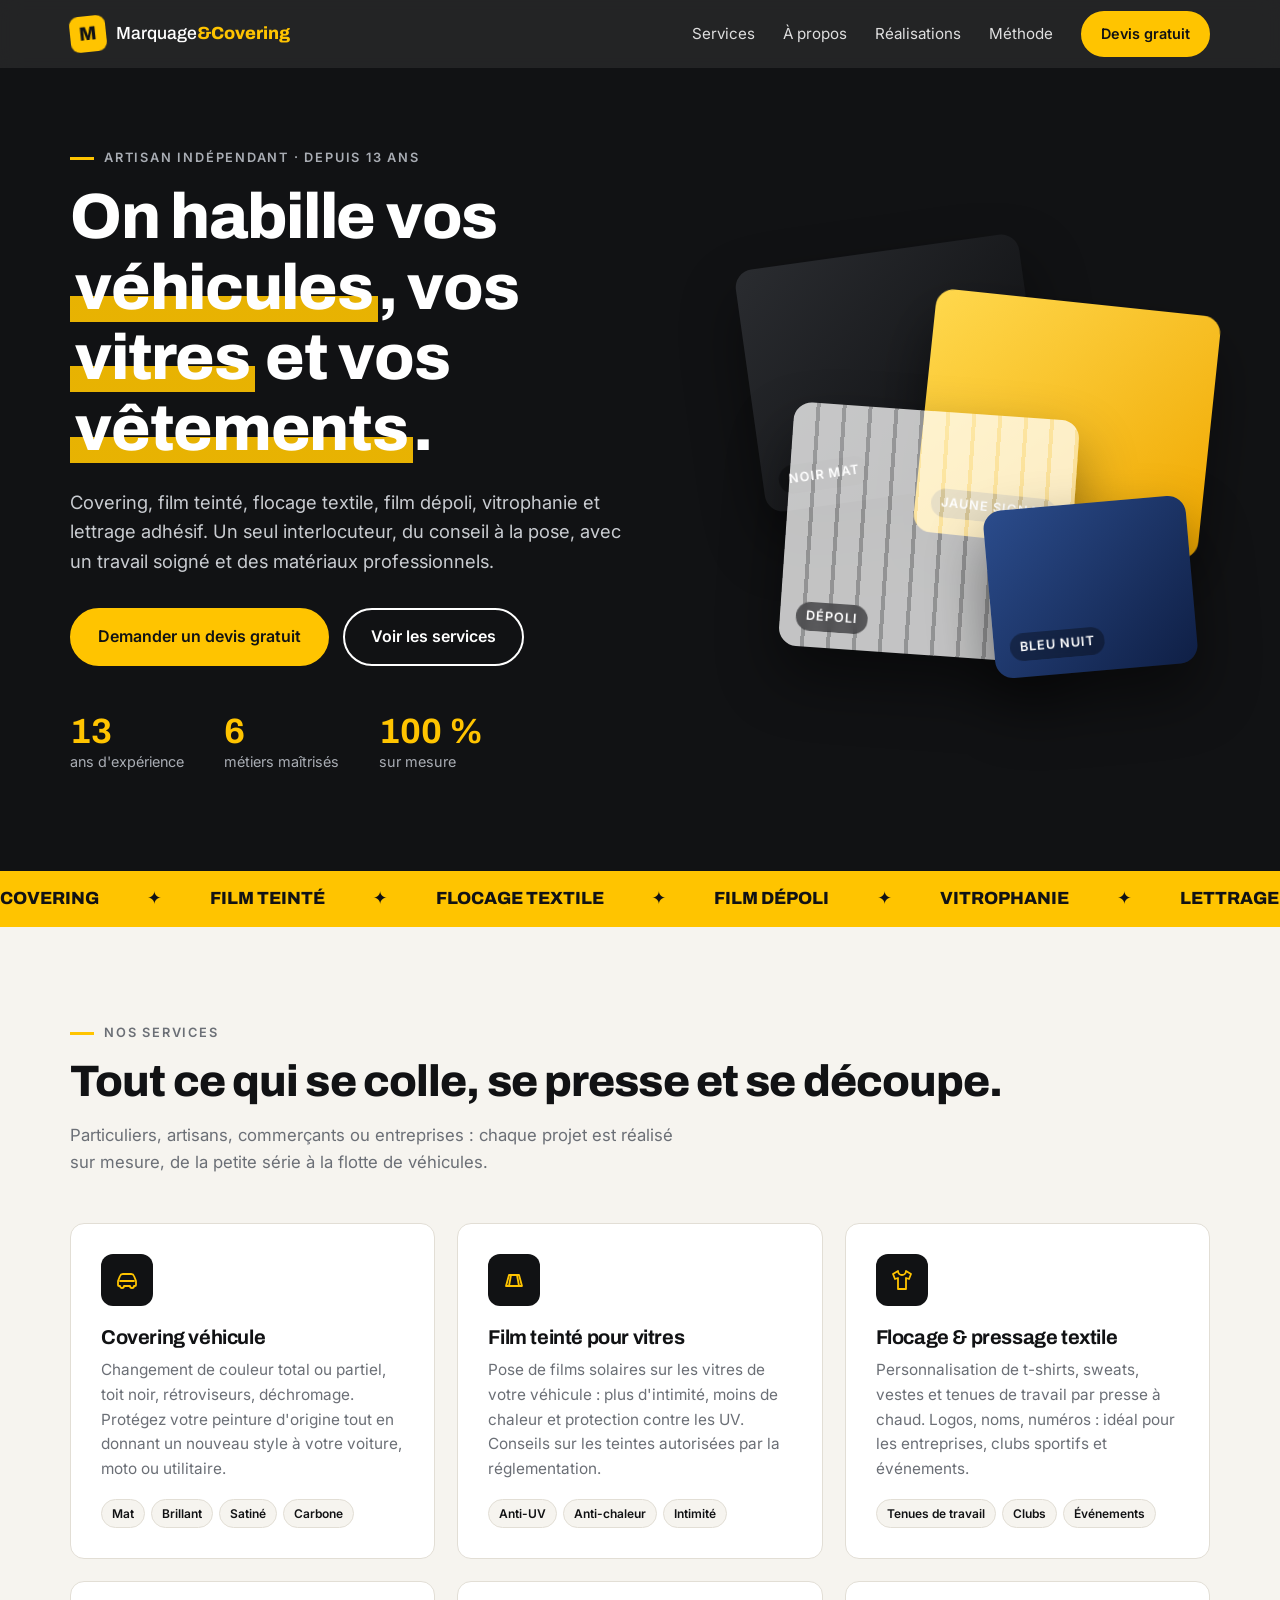
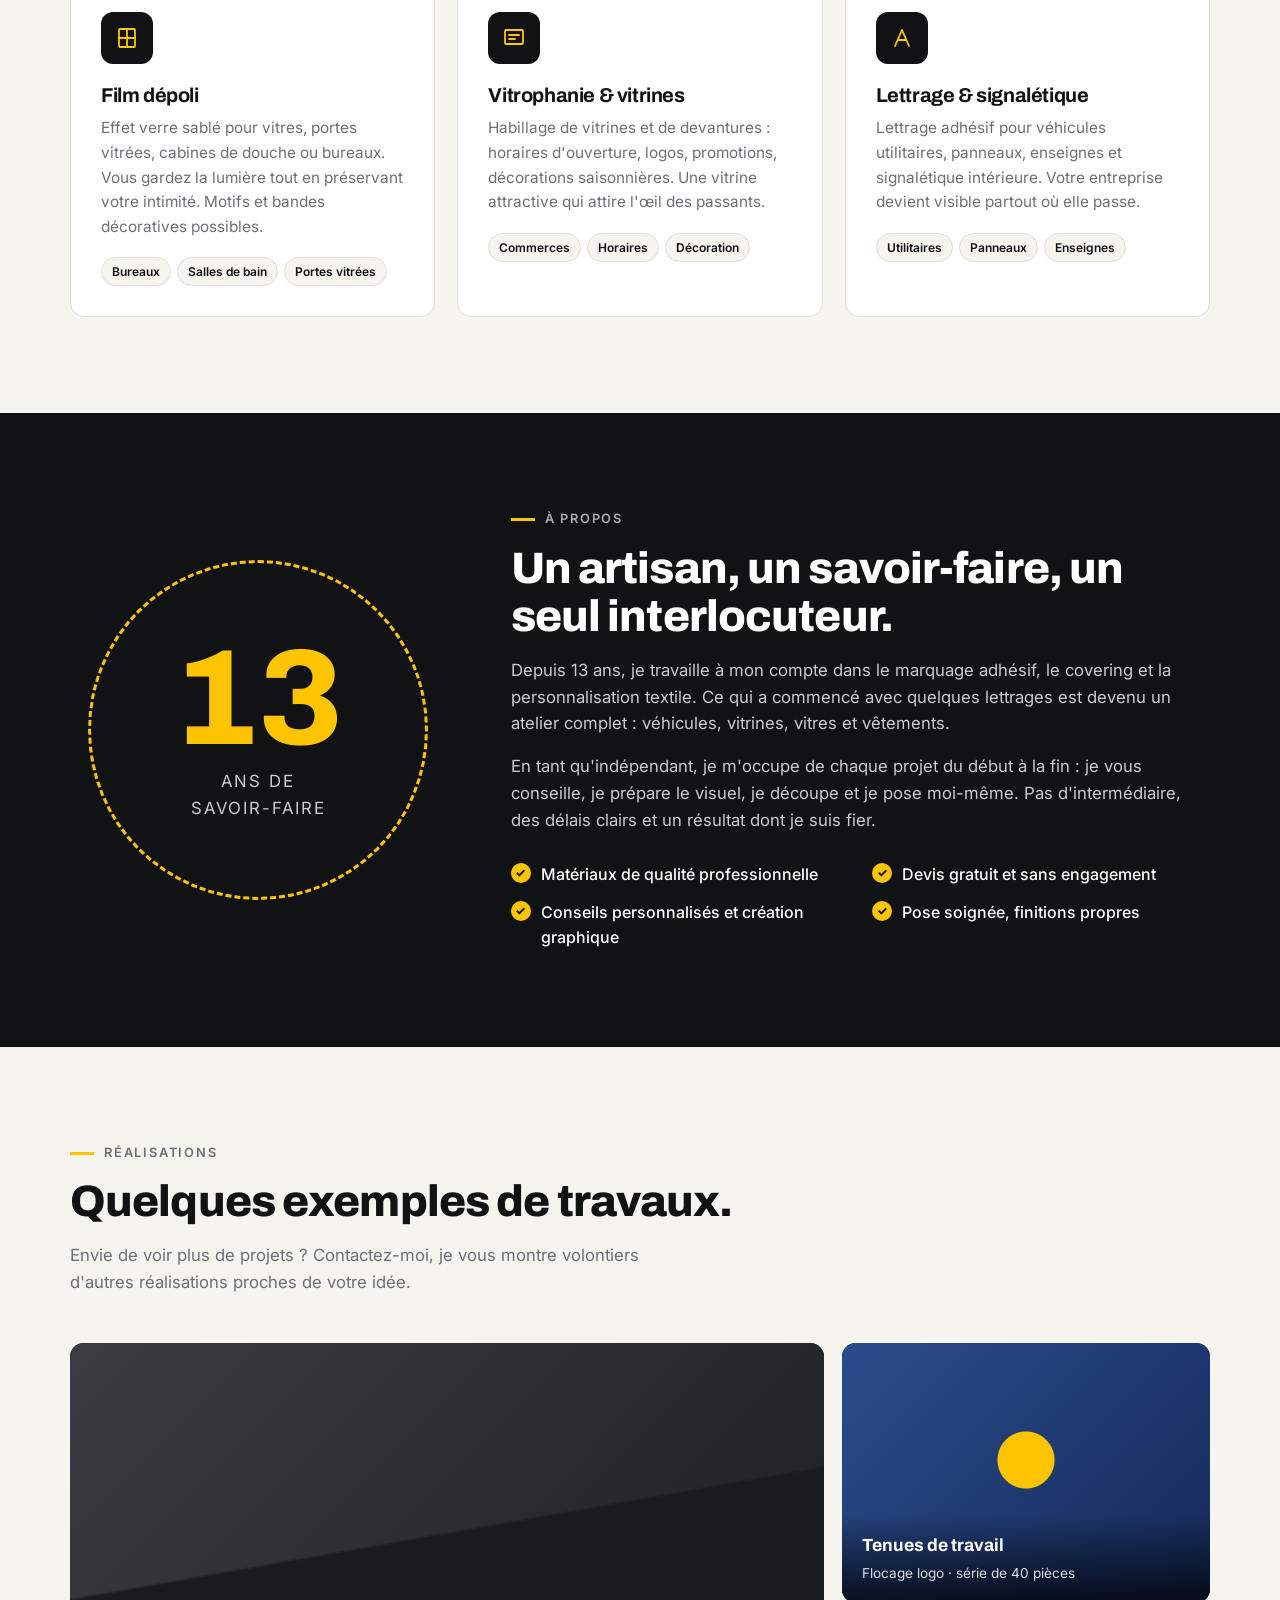
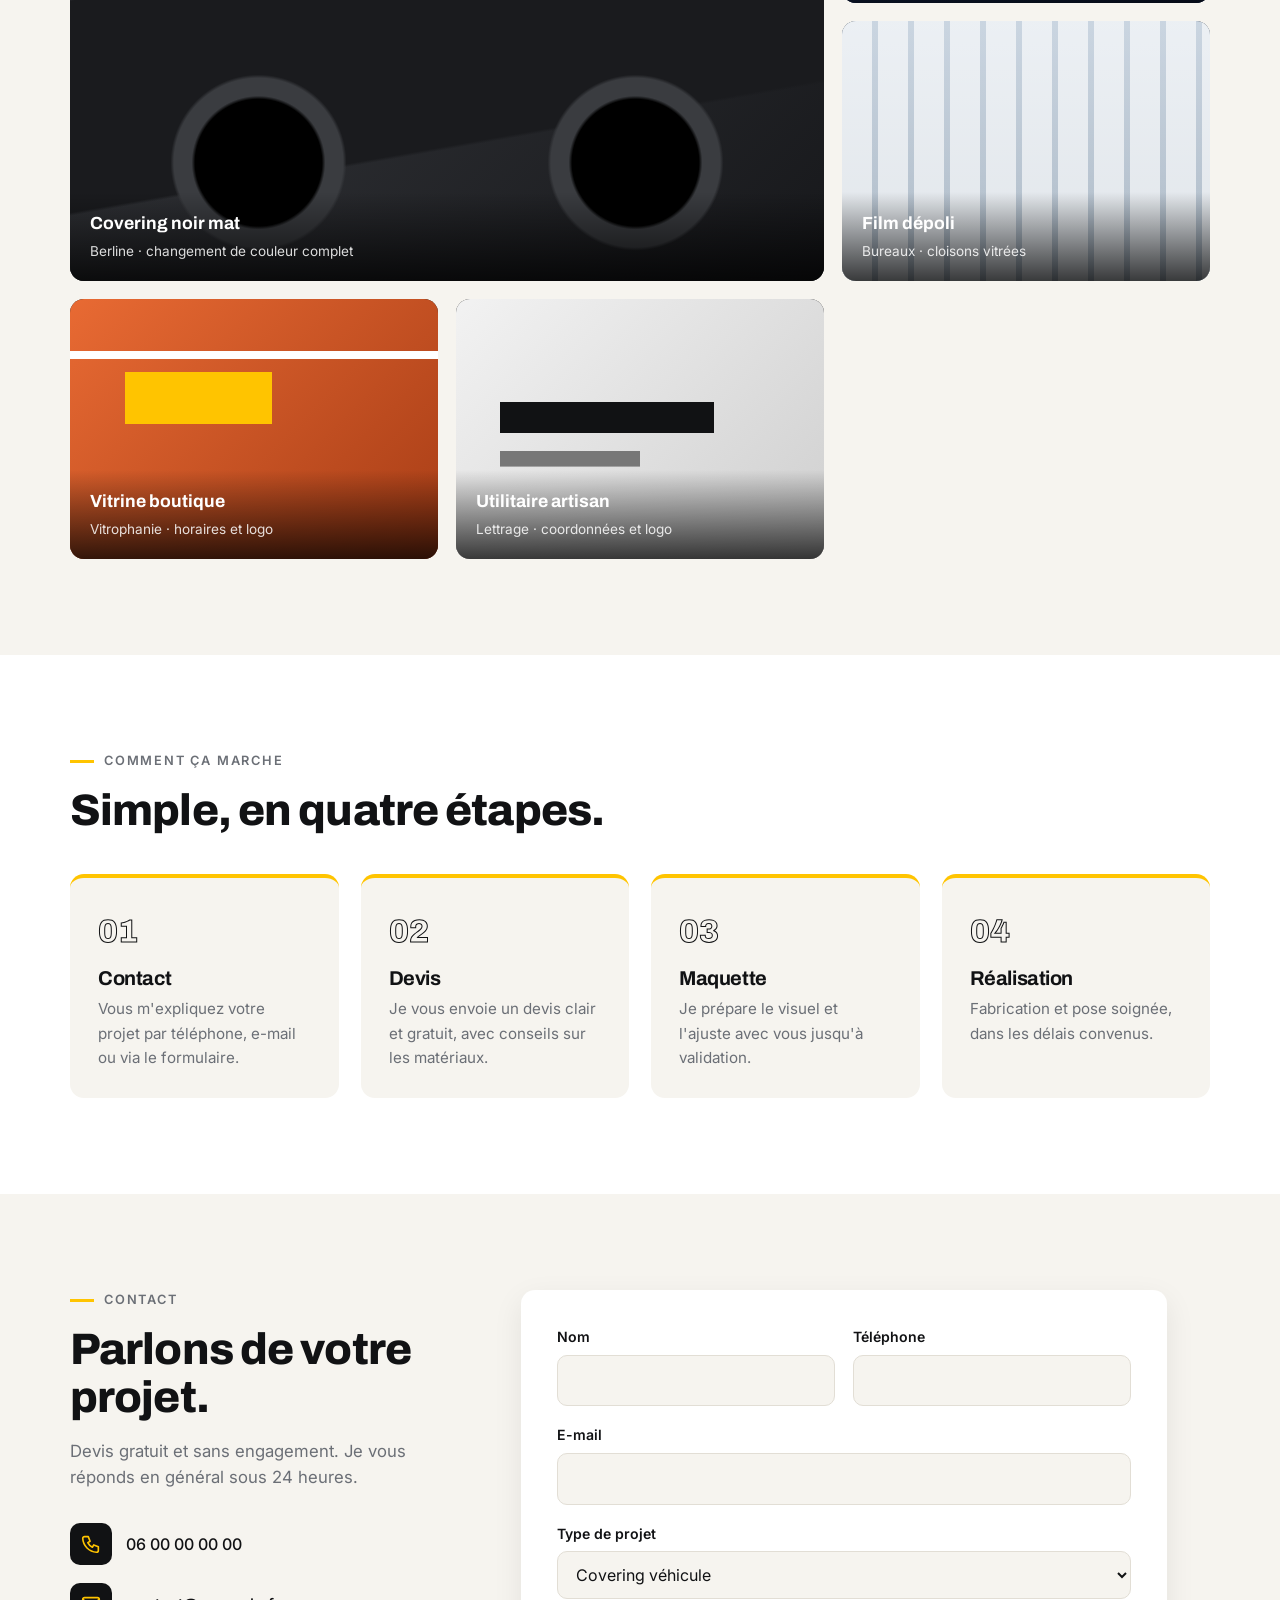
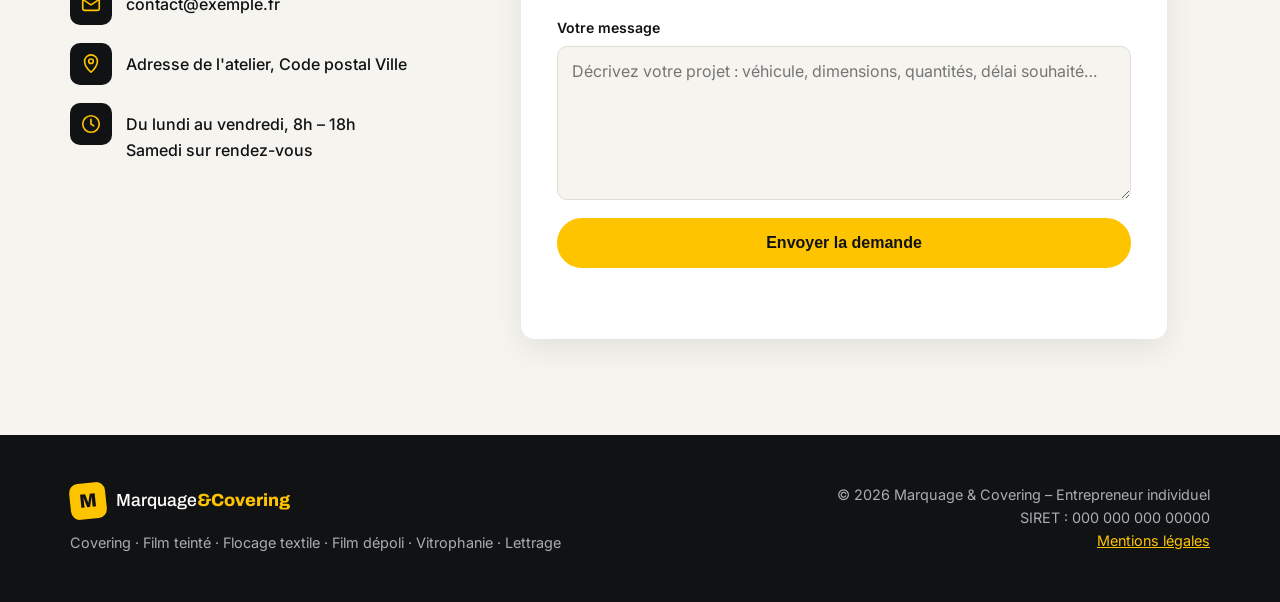
==== site-vitrine/index.html @ d43aed7d "Site vitrine en français : covering, flocage textile, film dépoli, vitrophanie Co-Authored-By: Claud" ====
<!doctype html>
<html lang="fr">
<head>
  <meta charset="utf-8">
  <meta name="viewport" content="width=device-width, initial-scale=1">
  <title>Marquage &amp; Covering – Covering auto, flocage textile, vitrophanie</title>
  <meta name="description" content="Artisan indépendant depuis 13 ans : covering et film teinté pour véhicules, flocage et pressage textile, film dépoli, vitrophanie, lettrage adhésif et signalétique.">
  <link rel="preconnect" href="https://fonts.googleapis.com">
  <link rel="preconnect" href="https://fonts.gstatic.com" crossorigin>
  <link href="https://fonts.googleapis.com/css2?family=Archivo:wght@500;700;800&family=Inter:wght@400;500;600&display=swap" rel="stylesheet">
  <link rel="stylesheet" href="styles.css">
</head>
<body>

<!-- ============ EN-TÊTE ============ -->
<header class="header" id="top">
  <div class="container header__inner">
    <a href="#top" class="logo" aria-label="Accueil">
      <span class="logo__mark">M</span>
      <span class="logo__text">Marquage<strong>&amp;Covering</strong></span>
    </a>
    <button class="nav-toggle" aria-label="Ouvrir le menu" aria-expanded="false">
      <span></span><span></span><span></span>
    </button>
    <nav class="nav" aria-label="Navigation principale">
      <a href="#services">Services</a>
      <a href="#apropos">À propos</a>
      <a href="#realisations">Réalisations</a>
      <a href="#methode">Méthode</a>
      <a href="#contact" class="btn btn--small">Devis gratuit</a>
    </nav>
  </div>
</header>

<main>

<!-- ============ HERO ============ -->
<section class="hero">
  <div class="container hero__inner">
    <div class="hero__text">
      <p class="eyebrow">Artisan indépendant · depuis 13 ans</p>
      <h1>On habille vos <span class="hl">véhicules</span>, vos <span class="hl">vitres</span> et vos <span class="hl">vêtements</span>.</h1>
      <p class="lead">Covering, film teinté, flocage textile, film dépoli, vitrophanie et lettrage adhésif. Un seul interlocuteur, du conseil à la pose, avec un travail soigné et des matériaux professionnels.</p>
      <div class="hero__cta">
        <a href="#contact" class="btn">Demander un devis gratuit</a>
        <a href="#services" class="btn btn--ghost">Voir les services</a>
      </div>
      <ul class="hero__stats">
        <li><strong>13</strong><span>ans d'expérience</span></li>
        <li><strong>6</strong><span>métiers maîtrisés</span></li>
        <li><strong>100&nbsp;%</strong><span>sur mesure</span></li>
      </ul>
    </div>
    <div class="hero__visual" aria-hidden="true">
      <div class="swatch swatch--1"><span>Noir mat</span></div>
      <div class="swatch swatch--2"><span>Jaune signal</span></div>
      <div class="swatch swatch--3"><span>Dépoli</span></div>
      <div class="swatch swatch--4"><span>Bleu nuit</span></div>
    </div>
  </div>
</section>

<!-- ============ BANDEAU ============ -->
<div class="ticker" aria-hidden="true">
  <div class="ticker__track">
    <span>Covering</span><span>Film teinté</span><span>Flocage textile</span><span>Film dépoli</span><span>Vitrophanie</span><span>Lettrage</span><span>Enseignes</span>
    <span>Covering</span><span>Film teinté</span><span>Flocage textile</span><span>Film dépoli</span><span>Vitrophanie</span><span>Lettrage</span><span>Enseignes</span>
  </div>
</div>

<!-- ============ SERVICES ============ -->
<section class="section" id="services">
  <div class="container">
    <p class="eyebrow">Nos services</p>
    <h2>Tout ce qui se colle, se presse et se découpe.</h2>
    <p class="section__intro">Particuliers, artisans, commerçants ou entreprises : chaque projet est réalisé sur mesure, de la petite série à la flotte de véhicules.</p>

    <div class="cards">
      <article class="card">
        <div class="card__icon">
          <svg viewBox="0 0 24 24"><path d="M3 13l2-5a3 3 0 0 1 2.8-2h8.4A3 3 0 0 1 19 8l2 5v4a1 1 0 0 1-1 1h-1a2 2 0 0 1-4 0H9a2 2 0 0 1-4 0H4a1 1 0 0 1-1-1z"/><path d="M5 13h14"/></svg>
        </div>
        <h3>Covering véhicule</h3>
        <p>Changement de couleur total ou partiel, toit noir, rétroviseurs, déchromage. Protégez votre peinture d'origine tout en donnant un nouveau style à votre voiture, moto ou utilitaire.</p>
        <ul class="tags"><li>Mat</li><li>Brillant</li><li>Satiné</li><li>Carbone</li></ul>
      </article>

      <article class="card">
        <div class="card__icon">
          <svg viewBox="0 0 24 24"><path d="M4 18L7 7h10l3 11z"/><path d="M9 7l-2 11M15 7l2 11"/></svg>
        </div>
        <h3>Film teinté pour vitres</h3>
        <p>Pose de films solaires sur les vitres de votre véhicule : plus d'intimité, moins de chaleur et protection contre les UV. Conseils sur les teintes autorisées par la réglementation.</p>
        <ul class="tags"><li>Anti-UV</li><li>Anti-chaleur</li><li>Intimité</li></ul>
      </article>

      <article class="card">
        <div class="card__icon">
          <svg viewBox="0 0 24 24"><path d="M8 3l-5 3 2 5 3-1v11h8V10l3 1 2-5-5-3a4 4 0 0 1-8 0z"/></svg>
        </div>
        <h3>Flocage &amp; pressage textile</h3>
        <p>Personnalisation de t-shirts, sweats, vestes et tenues de travail par presse à chaud. Logos, noms, numéros : idéal pour les entreprises, clubs sportifs et événements.</p>
        <ul class="tags"><li>Tenues de travail</li><li>Clubs</li><li>Événements</li></ul>
      </article>

      <article class="card">
        <div class="card__icon">
          <svg viewBox="0 0 24 24"><rect x="4" y="3" width="16" height="18" rx="1"/><path d="M4 12h16M12 3v18"/></svg>
        </div>
        <h3>Film dépoli</h3>
        <p>Effet verre sablé pour vitres, portes vitrées, cabines de douche ou bureaux. Vous gardez la lumière tout en préservant votre intimité. Motifs et bandes décoratives possibles.</p>
        <ul class="tags"><li>Bureaux</li><li>Salles de bain</li><li>Portes vitrées</li></ul>
      </article>

      <article class="card">
        <div class="card__icon">
          <svg viewBox="0 0 24 24"><rect x="3" y="4" width="18" height="14" rx="1"/><path d="M7 9h10M7 13h6"/></svg>
        </div>
        <h3>Vitrophanie &amp; vitrines</h3>
        <p>Habillage de vitrines et de devantures : horaires d'ouverture, logos, promotions, décorations saisonnières. Une vitrine attractive qui attire l'œil des passants.</p>
        <ul class="tags"><li>Commerces</li><li>Horaires</li><li>Décoration</li></ul>
      </article>

      <article class="card">
        <div class="card__icon">
          <svg viewBox="0 0 24 24"><path d="M5 20L12 4l7 16M8 14h8"/></svg>
        </div>
        <h3>Lettrage &amp; signalétique</h3>
        <p>Lettrage adhésif pour véhicules utilitaires, panneaux, enseignes et signalétique intérieure. Votre entreprise devient visible partout où elle passe.</p>
        <ul class="tags"><li>Utilitaires</li><li>Panneaux</li><li>Enseignes</li></ul>
      </article>
    </div>
  </div>
</section>

<!-- ============ À PROPOS ============ -->
<section class="section section--dark" id="apropos">
  <div class="container about">
    <div class="about__badge" aria-hidden="true">
      <span class="about__num">13</span>
      <span class="about__label">ans de<br>savoir-faire</span>
    </div>
    <div class="about__text">
      <p class="eyebrow">À propos</p>
      <h2>Un artisan, un savoir-faire, un seul interlocuteur.</h2>
      <p>Depuis 13 ans, je travaille à mon compte dans le marquage adhésif, le covering et la personnalisation textile. Ce qui a commencé avec quelques lettrages est devenu un atelier complet : véhicules, vitrines, vitres et vêtements.</p>
      <p>En tant qu'indépendant, je m'occupe de chaque projet du début à la fin : je vous conseille, je prépare le visuel, je découpe et je pose moi-même. Pas d'intermédiaire, des délais clairs et un résultat dont je suis fier.</p>
      <ul class="checks">
        <li>Matériaux de qualité professionnelle</li>
        <li>Devis gratuit et sans engagement</li>
        <li>Conseils personnalisés et création graphique</li>
        <li>Pose soignée, finitions propres</li>
      </ul>
    </div>
  </div>
</section>

<!-- ============ RÉALISATIONS ============ -->
<section class="section" id="realisations">
  <div class="container">
    <p class="eyebrow">Réalisations</p>
    <h2>Quelques exemples de travaux.</h2>
    <p class="section__intro">Envie de voir plus de projets&nbsp;? Contactez-moi, je vous montre volontiers d'autres réalisations proches de votre idée.</p>

    <!-- Remplacer chaque <div class="work__img ..."> par une vraie photo :
         <img class="work__img" src="photos/mon-projet.jpg" alt="Description"> -->
    <div class="works">
      <figure class="work work--wide">
        <div class="work__img work__img--car"></div>
        <figcaption><strong>Covering noir mat</strong><span>Berline · changement de couleur complet</span></figcaption>
      </figure>
      <figure class="work">
        <div class="work__img work__img--shirt"></div>
        <figcaption><strong>Tenues de travail</strong><span>Flocage logo · série de 40 pièces</span></figcaption>
      </figure>
      <figure class="work">
        <div class="work__img work__img--frost"></div>
        <figcaption><strong>Film dépoli</strong><span>Bureaux · cloisons vitrées</span></figcaption>
      </figure>
      <figure class="work">
        <div class="work__img work__img--shop"></div>
        <figcaption><strong>Vitrine boutique</strong><span>Vitrophanie · horaires et logo</span></figcaption>
      </figure>
      <figure class="work">
        <div class="work__img work__img--van"></div>
        <figcaption><strong>Utilitaire artisan</strong><span>Lettrage · coordonnées et logo</span></figcaption>
      </figure>
    </div>
  </div>
</section>

<!-- ============ MÉTHODE ============ -->
<section class="section section--alt" id="methode">
  <div class="container">
    <p class="eyebrow">Comment ça marche</p>
    <h2>Simple, en quatre étapes.</h2>
    <ol class="steps">
      <li><span class="steps__n">01</span><h3>Contact</h3><p>Vous m'expliquez votre projet par téléphone, e-mail ou via le formulaire.</p></li>
      <li><span class="steps__n">02</span><h3>Devis</h3><p>Je vous envoie un devis clair et gratuit, avec conseils sur les matériaux.</p></li>
      <li><span class="steps__n">03</span><h3>Maquette</h3><p>Je prépare le visuel et l'ajuste avec vous jusqu'à validation.</p></li>
      <li><span class="steps__n">04</span><h3>Réalisation</h3><p>Fabrication et pose soignée, dans les délais convenus.</p></li>
    </ol>
  </div>
</section>

<!-- ============ CONTACT ============ -->
<section class="section" id="contact">
  <div class="container contact">
    <div class="contact__info">
      <p class="eyebrow">Contact</p>
      <h2>Parlons de votre projet.</h2>
      <p>Devis gratuit et sans engagement. Je vous réponds en général sous 24&nbsp;heures.</p>
      <ul class="contact__list">
        <li>
          <svg viewBox="0 0 24 24"><path d="M5 4h4l2 5-2.5 1.5a11 11 0 0 0 5 5L15 13l5 2v4a2 2 0 0 1-2 2A16 16 0 0 1 3 6a2 2 0 0 1 2-2"/></svg>
          <a href="tel:+33600000000">06 00 00 00 00</a>
        </li>
        <li>
          <svg viewBox="0 0 24 24"><rect x="3" y="5" width="18" height="14" rx="2"/><path d="M3 7l9 6 9-6"/></svg>
          <a href="mailto:contact@exemple.fr">contact@exemple.fr</a>
        </li>
        <li>
          <svg viewBox="0 0 24 24"><path d="M12 21s-7-6.2-7-12a7 7 0 0 1 14 0c0 5.8-7 12-7 12z"/><circle cx="12" cy="9" r="2.5"/></svg>
          <span>Adresse de l'atelier, Code postal Ville</span>
        </li>
        <li>
          <svg viewBox="0 0 24 24"><circle cx="12" cy="12" r="9"/><path d="M12 7v5l3 2"/></svg>
          <span>Du lundi au vendredi, 8h – 18h<br>Samedi sur rendez-vous</span>
        </li>
      </ul>
    </div>

    <form class="form" id="contact-form" novalidate>
      <div class="form__row">
        <label>Nom<input type="text" name="nom" required autocomplete="name"></label>
        <label>Téléphone<input type="tel" name="tel" autocomplete="tel"></label>
      </div>
      <label>E-mail<input type="email" name="email" required autocomplete="email"></label>
      <label>Type de projet
        <select name="service">
          <option>Covering véhicule</option>
          <option>Film teinté pour vitres</option>
          <option>Flocage / pressage textile</option>
          <option>Film dépoli</option>
          <option>Vitrophanie / vitrine</option>
          <option>Lettrage / signalétique</option>
          <option>Autre</option>
        </select>
      </label>
      <label>Votre message<textarea name="message" rows="5" required placeholder="Décrivez votre projet : véhicule, dimensions, quantités, délai souhaité…"></textarea></label>
      <button type="submit" class="btn btn--full">Envoyer la demande</button>
      <p class="form__note" role="status"></p>
    </form>
  </div>
</section>

</main>

<!-- ============ PIED DE PAGE ============ -->
<footer class="footer">
  <div class="container footer__inner">
    <div>
      <a href="#top" class="logo logo--footer">
        <span class="logo__mark">M</span>
        <span class="logo__text">Marquage<strong>&amp;Covering</strong></span>
      </a>
      <p>Covering · Film teinté · Flocage textile · Film dépoli · Vitrophanie · Lettrage</p>
    </div>
    <div class="footer__legal">
      <p>© <span id="year"></span> Marquage &amp; Covering – Entrepreneur individuel</p>
      <p>SIRET : 000 000 000 00000</p>
      <a href="mentions-legales.html">Mentions légales</a>
    </div>
  </div>
</footer>

<script src="script.js"></script>
</body>
</html>
---- site-vitrine/styles.css ----
:root {
  --ink: #111214;
  --ink-2: #1b1d21;
  --paper: #f6f4ef;
  --white: #ffffff;
  --muted: #6b6f76;
  --line: #e2ded5;
  --accent: #ffc400;
  --accent-ink: #111214;
  --radius: 14px;
  --shadow: 0 10px 30px rgba(17, 18, 20, .08);
  --font-head: "Archivo", system-ui, sans-serif;
  --font-body: "Inter", system-ui, sans-serif;
}

* { box-sizing: border-box; margin: 0; padding: 0; }
html { scroll-behavior: smooth; scroll-padding-top: 76px; }
body {
  font-family: var(--font-body);
  color: var(--ink);
  background: var(--paper);
  line-height: 1.6;
  -webkit-font-smoothing: antialiased;
}
img { max-width: 100%; display: block; }
a { color: inherit; }
svg { width: 24px; height: 24px; fill: none; stroke: currentColor; stroke-width: 1.8; stroke-linecap: round; stroke-linejoin: round; }

.container { width: 100%; max-width: 1180px; margin: 0 auto; padding: 0 20px; }

h1, h2, h3 { font-family: var(--font-head); line-height: 1.1; letter-spacing: -.02em; }
h1 { font-size: clamp(2.2rem, 5.5vw, 4rem); font-weight: 800; }
h2 { font-size: clamp(1.8rem, 3.6vw, 2.75rem); font-weight: 800; margin-bottom: 16px; }
h3 { font-size: 1.25rem; font-weight: 700; }

.eyebrow {
  font-size: .8rem; font-weight: 600; text-transform: uppercase; letter-spacing: .14em;
  color: var(--muted); margin-bottom: 14px; display: flex; align-items: center; gap: 10px;
}
.eyebrow::before { content: ""; width: 24px; height: 3px; background: var(--accent); }

.hl { background: linear-gradient(transparent 62%, var(--accent) 62%); padding: 0 .08em; }

/* ---------- Boutons ---------- */
.btn {
  display: inline-flex; align-items: center; justify-content: center;
  padding: 14px 26px; border-radius: 999px; border: 2px solid var(--accent);
  background: var(--accent); color: var(--accent-ink);
  font-weight: 600; text-decoration: none; cursor: pointer; font-size: 1rem;
  transition: transform .15s ease, box-shadow .15s ease;
}
.btn:hover { transform: translateY(-2px); box-shadow: 0 8px 20px rgba(255, 196, 0, .35); }
.btn--ghost { background: transparent; color: inherit; border-color: currentColor; }
.btn--ghost:hover { box-shadow: none; background: rgba(255,255,255,.08); }
.btn--small { padding: 9px 18px; font-size: .9rem; }
.btn--full { width: 100%; }

/* ---------- En-tête ---------- */
.header {
  position: sticky; top: 0; z-index: 50;
  background: rgba(17, 18, 20, .92); backdrop-filter: blur(10px);
  color: var(--white);
}
.header__inner { display: flex; align-items: center; justify-content: space-between; height: 68px; }
.logo { display: flex; align-items: center; gap: 10px; text-decoration: none; }
.logo__mark {
  width: 36px; height: 36px; border-radius: 9px; background: var(--accent); color: var(--ink);
  display: grid; place-items: center; font-family: var(--font-head); font-weight: 800; font-size: 1.2rem;
  transform: rotate(-6deg);
}
.logo__text { font-family: var(--font-head); font-weight: 500; font-size: 1.1rem; }
.logo__text strong { font-weight: 800; color: var(--accent); }

.nav { display: flex; align-items: center; gap: 28px; }
.nav a:not(.btn) { text-decoration: none; font-size: .95rem; opacity: .85; }
.nav a:not(.btn):hover { opacity: 1; color: var(--accent); }

.nav-toggle { display: none; background: none; border: 0; cursor: pointer; padding: 8px; }
.nav-toggle span { display: block; width: 24px; height: 2px; background: var(--white); margin: 5px 0; transition: .2s; }

/* ---------- Hero ---------- */
.hero { background: var(--ink); color: var(--white); padding: 80px 0 96px; overflow: hidden; }
.hero__inner { display: grid; grid-template-columns: 1.15fr .85fr; gap: 56px; align-items: center; }
.hero .eyebrow { color: #a9adb4; }
.hero .hl { background: linear-gradient(transparent 62%, rgba(255, 196, 0, .9) 62%); color: var(--white); }
.lead { font-size: 1.15rem; color: #c9ccd1; margin: 24px 0 32px; max-width: 560px; }
.hero__cta { display: flex; gap: 14px; flex-wrap: wrap; }
.hero__stats { list-style: none; display: flex; gap: 40px; margin-top: 48px; flex-wrap: wrap; }
.hero__stats strong { display: block; font-family: var(--font-head); font-size: 2.2rem; color: var(--accent); line-height: 1; }
.hero__stats span { font-size: .9rem; color: #a9adb4; }

.hero__visual { position: relative; height: 420px; }
.swatch {
  position: absolute; width: 62%; height: 58%; border-radius: 18px;
  box-shadow: 0 30px 60px rgba(0,0,0,.45);
  display: flex; align-items: flex-end; padding: 16px;
  font-size: .8rem; font-weight: 600; letter-spacing: .08em; text-transform: uppercase;
}
.swatch span { background: rgba(0,0,0,.35); color: #fff; padding: 4px 10px; border-radius: 999px; backdrop-filter: blur(4px); }
.swatch--1 { top: 0; left: 0; background: linear-gradient(135deg, #2a2c30, #0c0d0f); transform: rotate(-8deg); }
.swatch--2 { top: 12%; right: 0; background: linear-gradient(135deg, #ffd84d, #f0a800); transform: rotate(6deg); }
.swatch--3 {
  bottom: 4%; left: 8%;
  background: repeating-linear-gradient(90deg, rgba(255,255,255,.75) 0 22px, rgba(255,255,255,.55) 22px 26px);
  transform: rotate(4deg);
}
.swatch--3 span { background: rgba(17,18,20,.6); }
.swatch--4 { bottom: 0; right: 4%; width: 44%; height: 40%; background: linear-gradient(135deg, #2b4c8c, #0f1f45); transform: rotate(-5deg); }

/* ---------- Bandeau ---------- */
.ticker { background: var(--accent); overflow: hidden; padding: 14px 0; }
.ticker__track { display: flex; gap: 48px; width: max-content; animation: scroll 30s linear infinite; }
.ticker span { font-family: var(--font-head); font-weight: 800; font-size: 1.1rem; text-transform: uppercase; white-space: nowrap; }
.ticker span::after { content: "✦"; margin-left: 48px; }
@keyframes scroll { to { transform: translateX(-50%); } }

/* ---------- Sections ---------- */
.section { padding: 96px 0; }
.section--dark { background: var(--ink); color: var(--white); }
.section--dark .eyebrow { color: #a9adb4; }
.section--alt { background: var(--white); }
.section__intro { color: var(--muted); max-width: 620px; font-size: 1.05rem; margin-bottom: 48px; }

/* ---------- Cartes services ---------- */
.cards { display: grid; grid-template-columns: repeat(3, 1fr); gap: 22px; }
.card {
  background: var(--white); border: 1px solid var(--line); border-radius: var(--radius);
  padding: 30px; transition: transform .2s ease, box-shadow .2s ease, border-color .2s;
}
.card:hover { transform: translateY(-4px); box-shadow: var(--shadow); border-color: var(--accent); }
.card__icon {
  width: 52px; height: 52px; border-radius: 12px; background: var(--ink); color: var(--accent);
  display: grid; place-items: center; margin-bottom: 20px;
}
.card h3 { margin-bottom: 10px; }
.card p { color: var(--muted); font-size: .96rem; }
.tags { list-style: none; display: flex; flex-wrap: wrap; gap: 6px; margin-top: 18px; }
.tags li { font-size: .75rem; font-weight: 600; padding: 4px 10px; border-radius: 999px; background: var(--paper); border: 1px solid var(--line); }

/* ---------- À propos ---------- */
.about { display: grid; grid-template-columns: .7fr 1.3fr; gap: 64px; align-items: center; }
.about__badge {
  aspect-ratio: 1; border-radius: 50%; border: 3px dashed var(--accent);
  display: flex; flex-direction: column; align-items: center; justify-content: center; text-align: center;
  max-width: 340px; width: 100%; margin: 0 auto;
}
.about__num { font-family: var(--font-head); font-weight: 800; font-size: clamp(5rem, 12vw, 8.5rem); line-height: .9; color: var(--accent); }
.about__label { font-size: 1.05rem; text-transform: uppercase; letter-spacing: .12em; color: #c9ccd1; margin-top: 8px; }
.about__text p:not(.eyebrow) { color: #c9ccd1; margin-bottom: 16px; font-size: 1.05rem; }
.checks { list-style: none; display: grid; grid-template-columns: 1fr 1fr; gap: 12px 24px; margin-top: 28px; }
.checks li { position: relative; padding-left: 30px; font-weight: 500; }
.checks li::before {
  content: "✓"; position: absolute; left: 0; top: 1px; width: 20px; height: 20px; border-radius: 50%;
  background: var(--accent); color: var(--ink); font-size: .75rem; font-weight: 800; display: grid; place-items: center;
}

/* ---------- Réalisations ---------- */
.works { display: grid; grid-template-columns: repeat(3, 1fr); grid-auto-rows: 260px; gap: 18px; }
.work { position: relative; border-radius: var(--radius); overflow: hidden; background: var(--ink); }
.work--wide { grid-column: span 2; grid-row: span 2; }
.work__img { position: absolute; inset: 0; width: 100%; height: 100%; object-fit: cover; transition: transform .4s ease; }
.work:hover .work__img { transform: scale(1.04); }
.work figcaption {
  position: absolute; left: 0; right: 0; bottom: 0; padding: 18px 20px; color: var(--white);
  background: linear-gradient(transparent, rgba(0,0,0,.75));
}
.work figcaption strong { display: block; font-family: var(--font-head); font-size: 1.1rem; }
.work figcaption span { font-size: .85rem; opacity: .85; }

/* Visuels provisoires (à remplacer par des photos) */
.work__img--car { background:
  radial-gradient(circle at 25% 78%, #000 0 9%, #3a3c40 9.5% 12%, transparent 12.5%),
  radial-gradient(circle at 75% 78%, #000 0 9%, #3a3c40 9.5% 12%, transparent 12.5%),
  linear-gradient(170deg, transparent 38%, #1a1b1e 38.5% 70%, transparent 70.5%),
  linear-gradient(135deg, #3b3d42, #17181b); }
.work__img--shirt { background:
  radial-gradient(circle at 50% 45%, var(--accent) 0 12%, transparent 12.5%),
  linear-gradient(135deg, #2b4c8c, #142a59); }
.work__img--frost { background:
  repeating-linear-gradient(90deg, rgba(255,255,255,.8) 0 30px, rgba(255,255,255,.45) 30px 36px),
  linear-gradient(#9fb3c8, #6b8299); }
.work__img--shop { background:
  linear-gradient(transparent 20%, #fff 20% 23%, transparent 23%),
  linear-gradient(90deg, transparent 15%, var(--accent) 15% 55%, transparent 55%) 0 35% / 100% 20% no-repeat,
  linear-gradient(135deg, #e86a33, #a83d16); }
.work__img--van { background:
  linear-gradient(90deg, transparent 12%, var(--ink) 12% 70%, transparent 70%) 0 45% / 100% 12% no-repeat,
  linear-gradient(90deg, transparent 12%, #777 12% 50%, transparent 50%) 0 62% / 100% 6% no-repeat,
  linear-gradient(135deg, #f2f2f2, #cfcfcf); }

/* ---------- Étapes ---------- */
.steps { list-style: none; display: grid; grid-template-columns: repeat(4, 1fr); gap: 22px; margin-top: 40px; counter-reset: none; }
.steps li { padding: 28px; border-radius: var(--radius); background: var(--paper); border-top: 4px solid var(--accent); }
.steps__n { font-family: var(--font-head); font-weight: 800; font-size: 2rem; color: var(--line); display: block; margin-bottom: 10px; -webkit-text-stroke: 1px var(--ink); color: transparent; }
.steps h3 { margin-bottom: 8px; }
.steps p { color: var(--muted); font-size: .95rem; }

/* ---------- Contact ---------- */
.contact { display: grid; grid-template-columns: .9fr 1.1fr; gap: 64px; align-items: start; }
.contact__info > p:not(.eyebrow) { color: var(--muted); font-size: 1.05rem; }
.contact__list { list-style: none; margin-top: 32px; display: grid; gap: 18px; }
.contact__list li { display: flex; gap: 14px; align-items: flex-start; }
.contact__list svg { flex: none; width: 42px; height: 42px; padding: 10px; border-radius: 10px; background: var(--ink); color: var(--accent); }
.contact__list a, .contact__list span { padding-top: 9px; font-weight: 500; text-decoration: none; }
.contact__list a:hover { color: #b58900; }

.form { background: var(--white); padding: 36px; border-radius: var(--radius); box-shadow: var(--shadow); display: grid; gap: 18px; }
.form__row { display: grid; grid-template-columns: 1fr 1fr; gap: 18px; }
.form label { display: grid; gap: 6px; font-size: .88rem; font-weight: 600; }
.form input, .form select, .form textarea {
  font: inherit; font-weight: 400; font-size: 1rem; padding: 12px 14px;
  border: 1.5px solid var(--line); border-radius: 10px; background: var(--paper); color: var(--ink);
  transition: border-color .15s, background .15s;
}
.form input:focus, .form select:focus, .form textarea:focus { outline: none; border-color: var(--accent); background: var(--white); }
.form .invalid { border-color: #d64545; }
.form textarea { resize: vertical; }
.form__note { font-size: .9rem; min-height: 1.2em; }
.form__note.ok { color: #1f7a3a; }
.form__note.err { color: #d64545; }

/* ---------- Pied de page ---------- */
.footer { background: var(--ink); color: #a9adb4; padding: 48px 0; font-size: .9rem; }
.footer__inner { display: flex; justify-content: space-between; gap: 32px; flex-wrap: wrap; }
.logo--footer { color: var(--white); margin-bottom: 12px; }
.footer__legal { text-align: right; }
.footer__legal a { color: var(--accent); }

/* ---------- Responsive ---------- */
@media (max-width: 960px) {
  .hero__inner, .about, .contact { grid-template-columns: 1fr; gap: 48px; }
  .hero__visual { height: 320px; max-width: 480px; }
  .cards, .works { grid-template-columns: 1fr 1fr; }
  .steps { grid-template-columns: 1fr 1fr; }
}

@media (max-width: 760px) {
  .nav-toggle { display: block; }
  .nav {
    position: absolute; top: 68px; left: 0; right: 0; flex-direction: column; gap: 0;
    background: var(--ink); padding: 8px 20px 24px; display: none;
  }
  .nav.open { display: flex; }
  .nav a:not(.btn) { padding: 14px 0; width: 100%; border-bottom: 1px solid #2a2c30; }
  .nav .btn { margin-top: 16px; width: 100%; }
  .nav-toggle[aria-expanded="true"] span:nth-child(1) { transform: translateY(7px) rotate(45deg); }
  .nav-toggle[aria-expanded="true"] span:nth-child(2) { opacity: 0; }
  .nav-toggle[aria-expanded="true"] span:nth-child(3) { transform: translateY(-7px) rotate(-45deg); }

  .hero { padding: 56px 0 64px; }
  .hero__visual { height: 260px; }
  .section { padding: 72px 0; }
  .cards, .works, .steps, .checks, .form__row { grid-template-columns: 1fr; }
  .work--wide { grid-column: auto; grid-row: auto; }
  .form { padding: 24px; }
  .footer__legal { text-align: left; }
}

@media (prefers-reduced-motion: reduce) {
  html { scroll-behavior: auto; }
  .ticker__track { animation: none; }
  * { transition: none !important; }
}
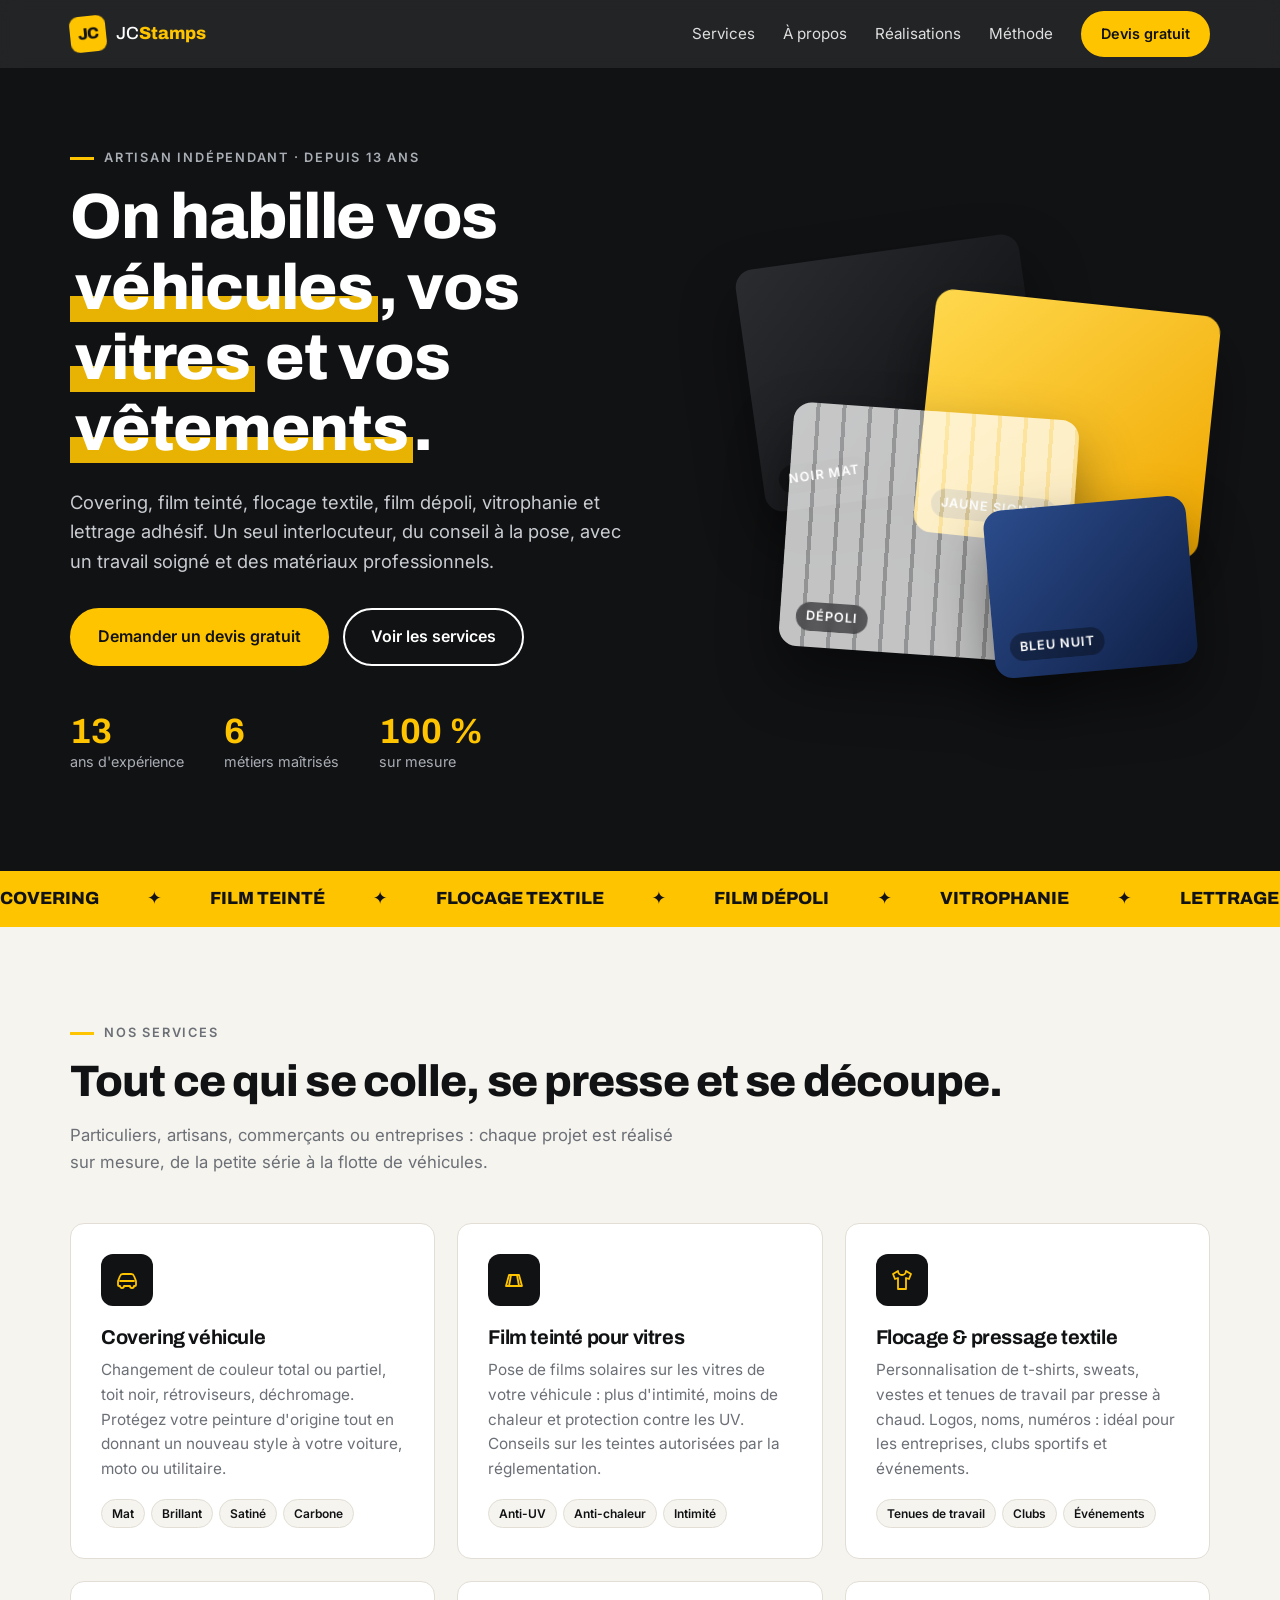
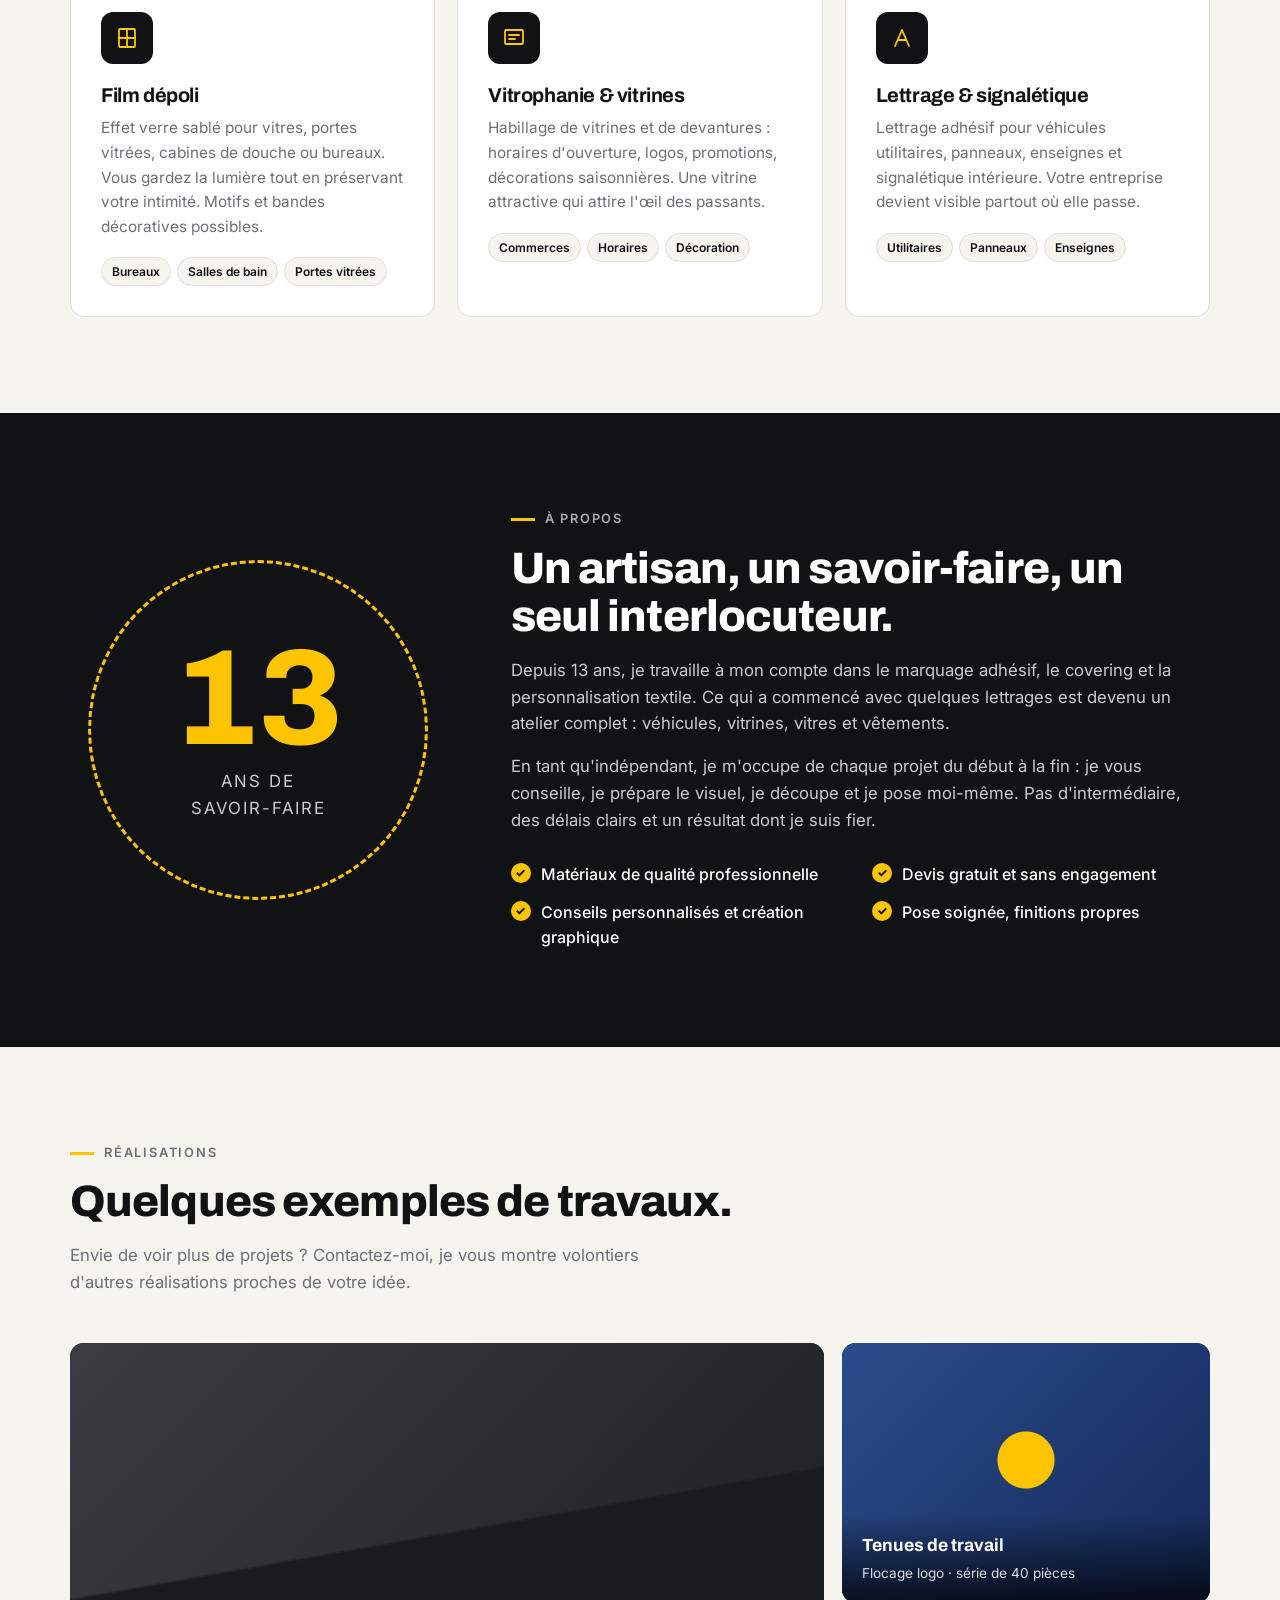
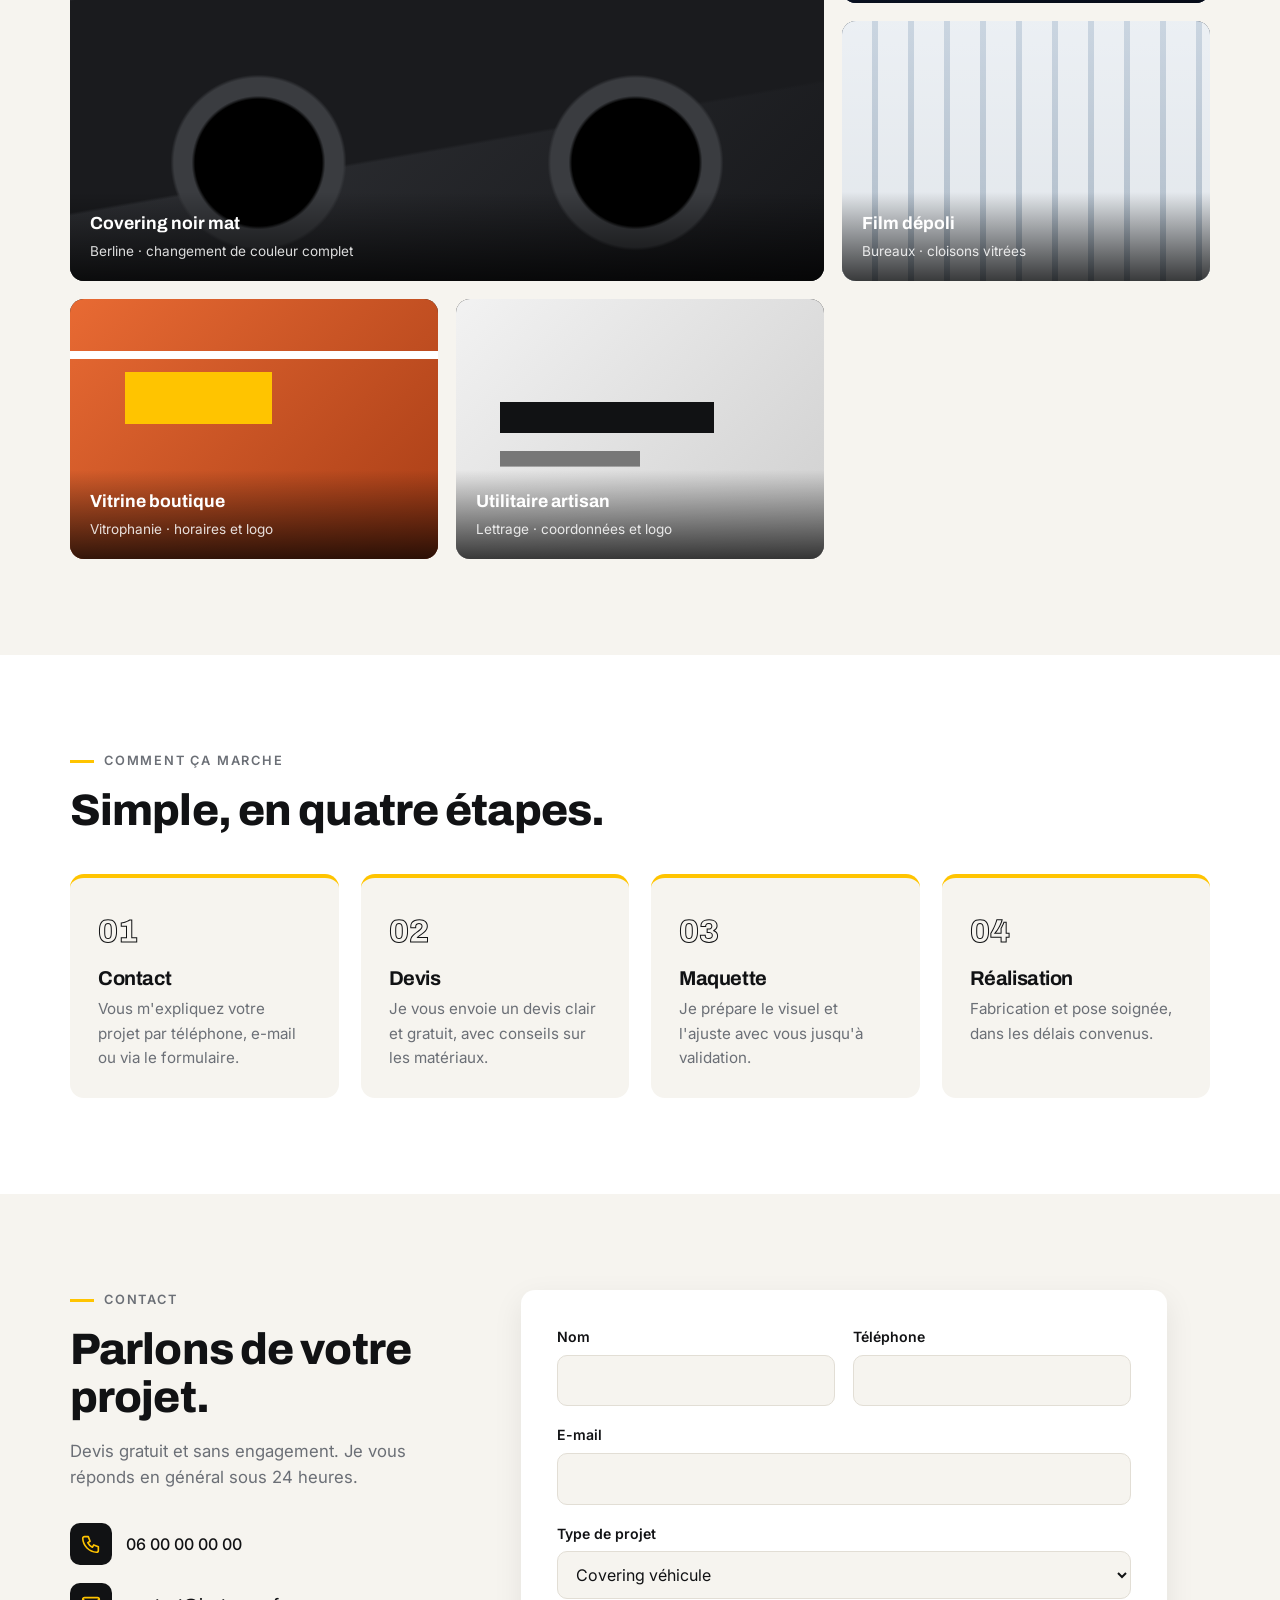
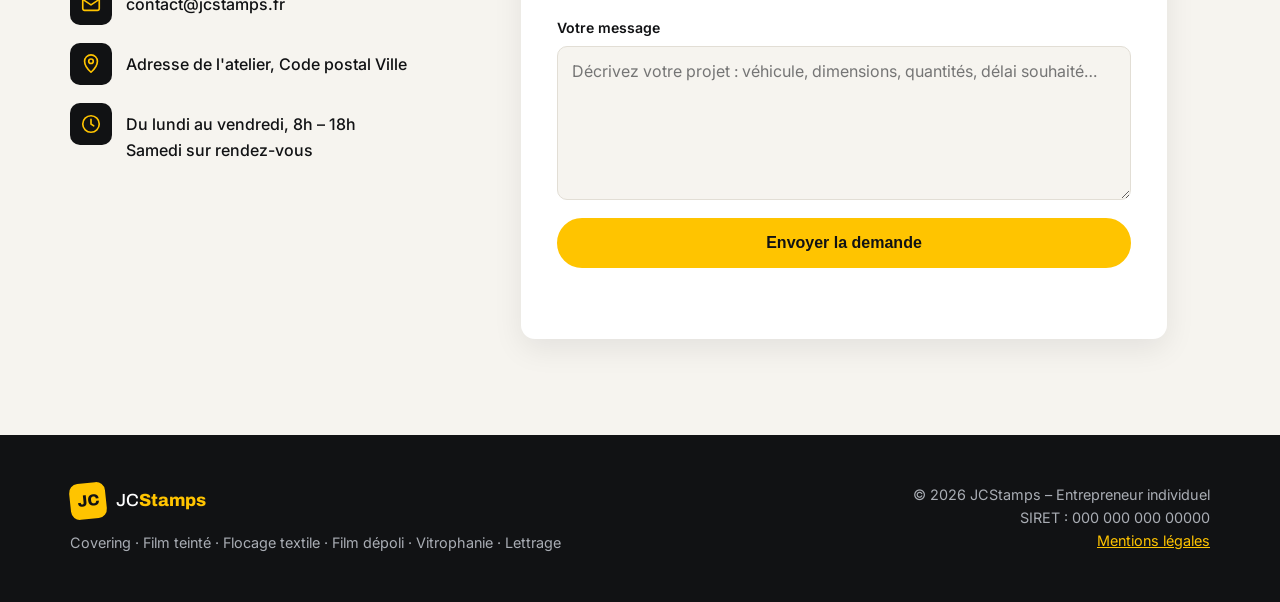
==== commit 2ceeac6d: "Nom de marque JCStamps Co-Authored-By: Claude Opus 5.5 <noreply@anthropic.com> Claude-Session: https" ====
--- a/site-vitrine/index.html
+++ b/site-vitrine/index.html
@@ -3,7 +3,7 @@
 <head>
   <meta charset="utf-8">
   <meta name="viewport" content="width=device-width, initial-scale=1">
-  <title>Marquage &amp; Covering – Covering auto, flocage textile, vitrophanie</title>
+  <title>JCStamps – Covering auto, flocage textile, vitrophanie</title>
   <meta name="description" content="Artisan indépendant depuis 13 ans : covering et film teinté pour véhicules, flocage et pressage textile, film dépoli, vitrophanie, lettrage adhésif et signalétique.">
   <link rel="preconnect" href="https://fonts.googleapis.com">
   <link rel="preconnect" href="https://fonts.gstatic.com" crossorigin>
@@ -16,8 +16,8 @@
 <header class="header" id="top">
   <div class="container header__inner">
     <a href="#top" class="logo" aria-label="Accueil">
-      <span class="logo__mark">M</span>
-      <span class="logo__text">Marquage<strong>&amp;Covering</strong></span>
+      <span class="logo__mark">JC</span>
+      <span class="logo__text">JC<strong>Stamps</strong></span>
     </a>
     <button class="nav-toggle" aria-label="Ouvrir le menu" aria-expanded="false">
       <span></span><span></span><span></span>
@@ -217,7 +217,7 @@
         </li>
         <li>
           <svg viewBox="0 0 24 24"><rect x="3" y="5" width="18" height="14" rx="2"/><path d="M3 7l9 6 9-6"/></svg>
-          <a href="mailto:contact@exemple.fr">contact@exemple.fr</a>
+          <a href="mailto:contact@jcstamps.fr">contact@jcstamps.fr</a>
         </li>
         <li>
           <svg viewBox="0 0 24 24"><path d="M12 21s-7-6.2-7-12a7 7 0 0 1 14 0c0 5.8-7 12-7 12z"/><circle cx="12" cy="9" r="2.5"/></svg>
@@ -261,13 +261,13 @@
   <div class="container footer__inner">
     <div>
       <a href="#top" class="logo logo--footer">
-        <span class="logo__mark">M</span>
-        <span class="logo__text">Marquage<strong>&amp;Covering</strong></span>
+        <span class="logo__mark">JC</span>
+        <span class="logo__text">JC<strong>Stamps</strong></span>
       </a>
       <p>Covering · Film teinté · Flocage textile · Film dépoli · Vitrophanie · Lettrage</p>
     </div>
     <div class="footer__legal">
-      <p>© <span id="year"></span> Marquage &amp; Covering – Entrepreneur individuel</p>
+      <p>© <span id="year"></span> JCStamps – Entrepreneur individuel</p>
       <p>SIRET : 000 000 000 00000</p>
       <a href="mentions-legales.html">Mentions légales</a>
     </div>
--- a/site-vitrine/styles.css
+++ b/site-vitrine/styles.css
@@ -65,7 +65,7 @@
 .logo { display: flex; align-items: center; gap: 10px; text-decoration: none; }
 .logo__mark {
   width: 36px; height: 36px; border-radius: 9px; background: var(--accent); color: var(--ink);
-  display: grid; place-items: center; font-family: var(--font-head); font-weight: 800; font-size: 1.2rem;
+  display: grid; place-items: center; font-family: var(--font-head); font-weight: 800; font-size: 1rem; letter-spacing: -.04em;
   transform: rotate(-6deg);
 }
 .logo__text { font-family: var(--font-head); font-weight: 500; font-size: 1.1rem; }
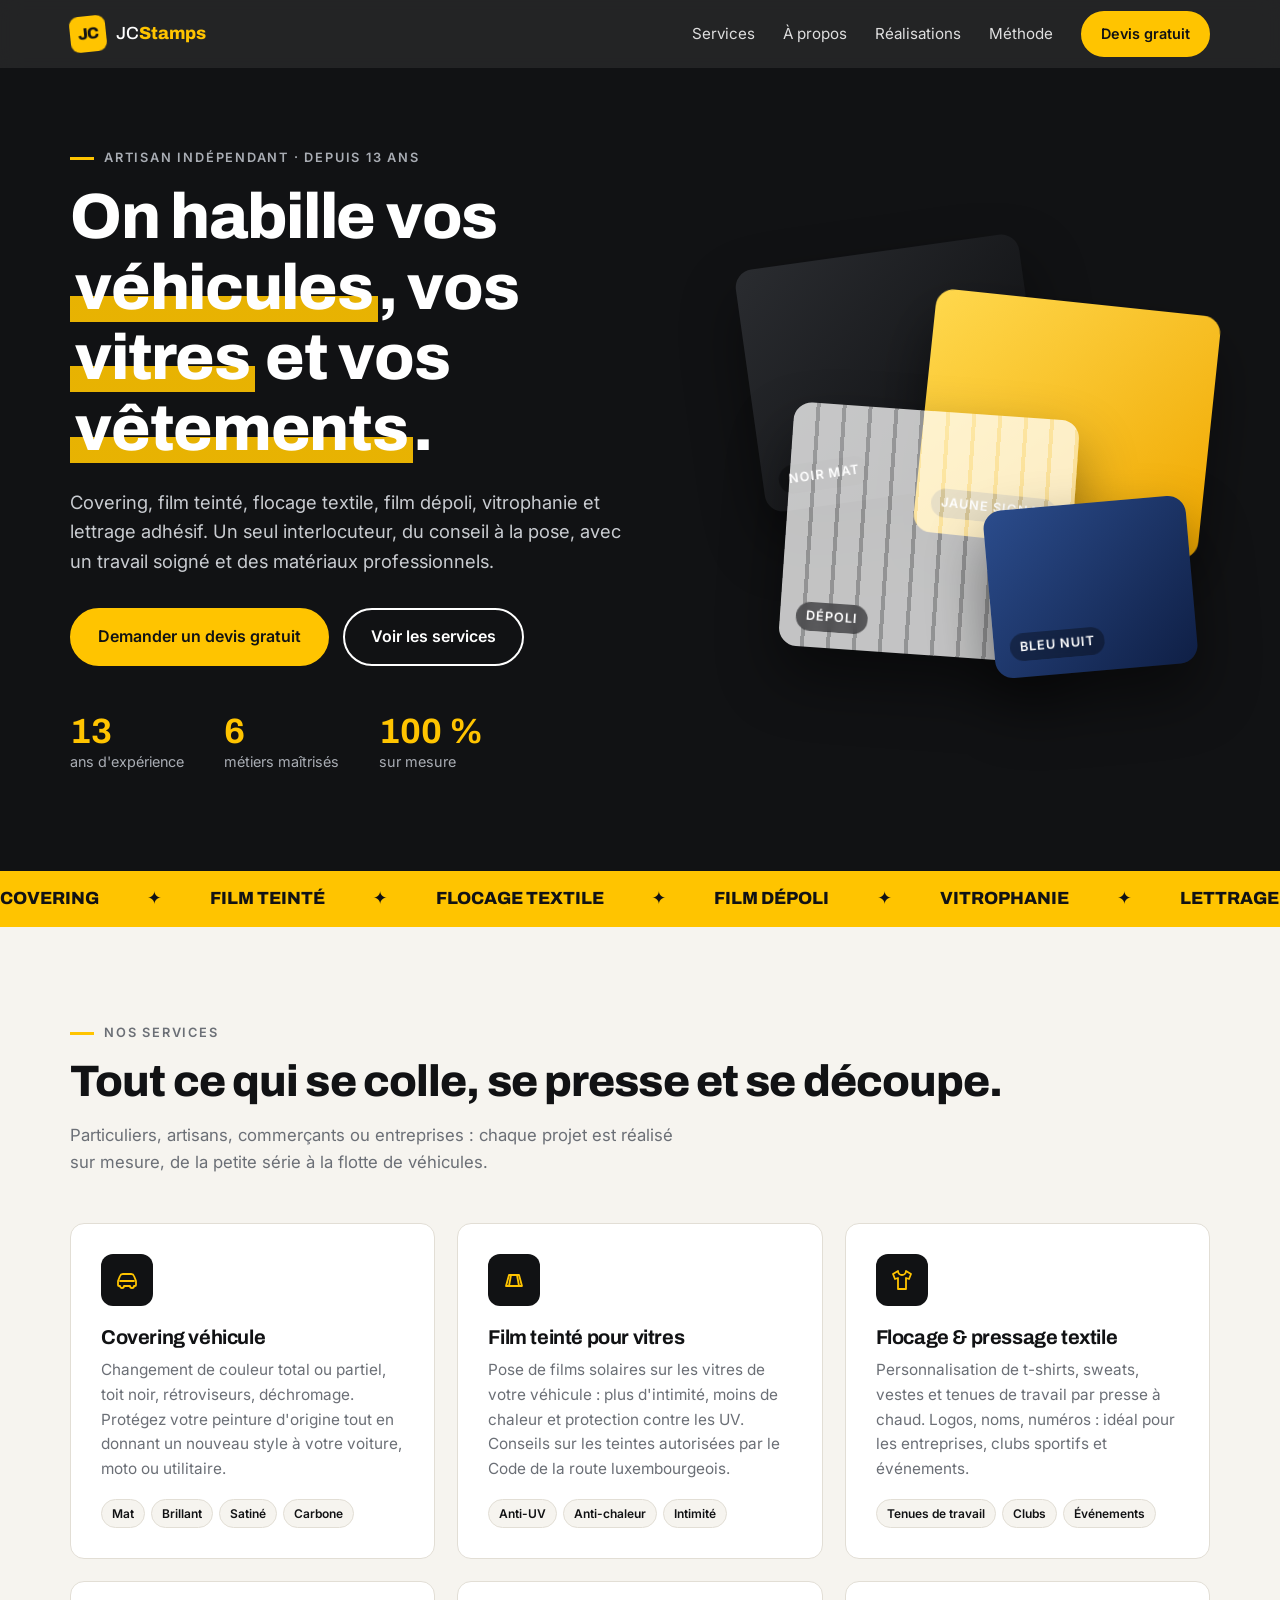
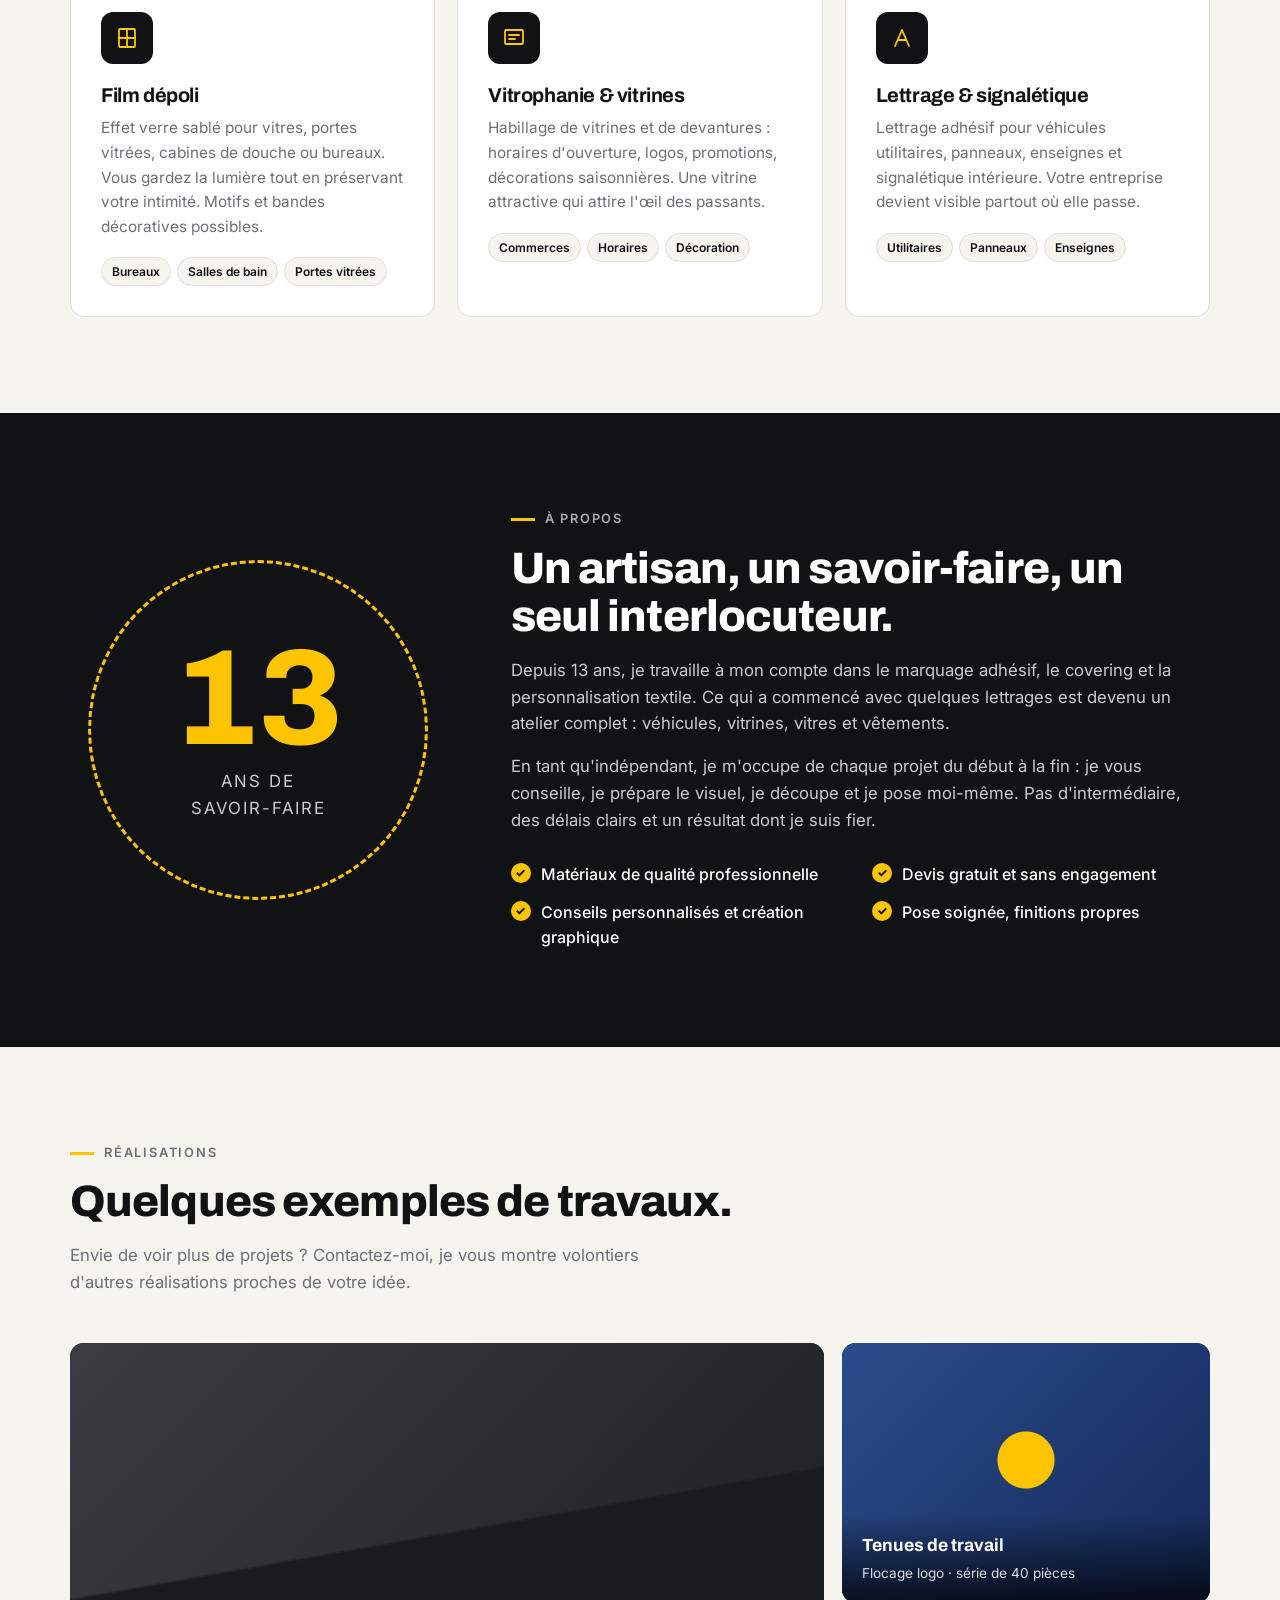
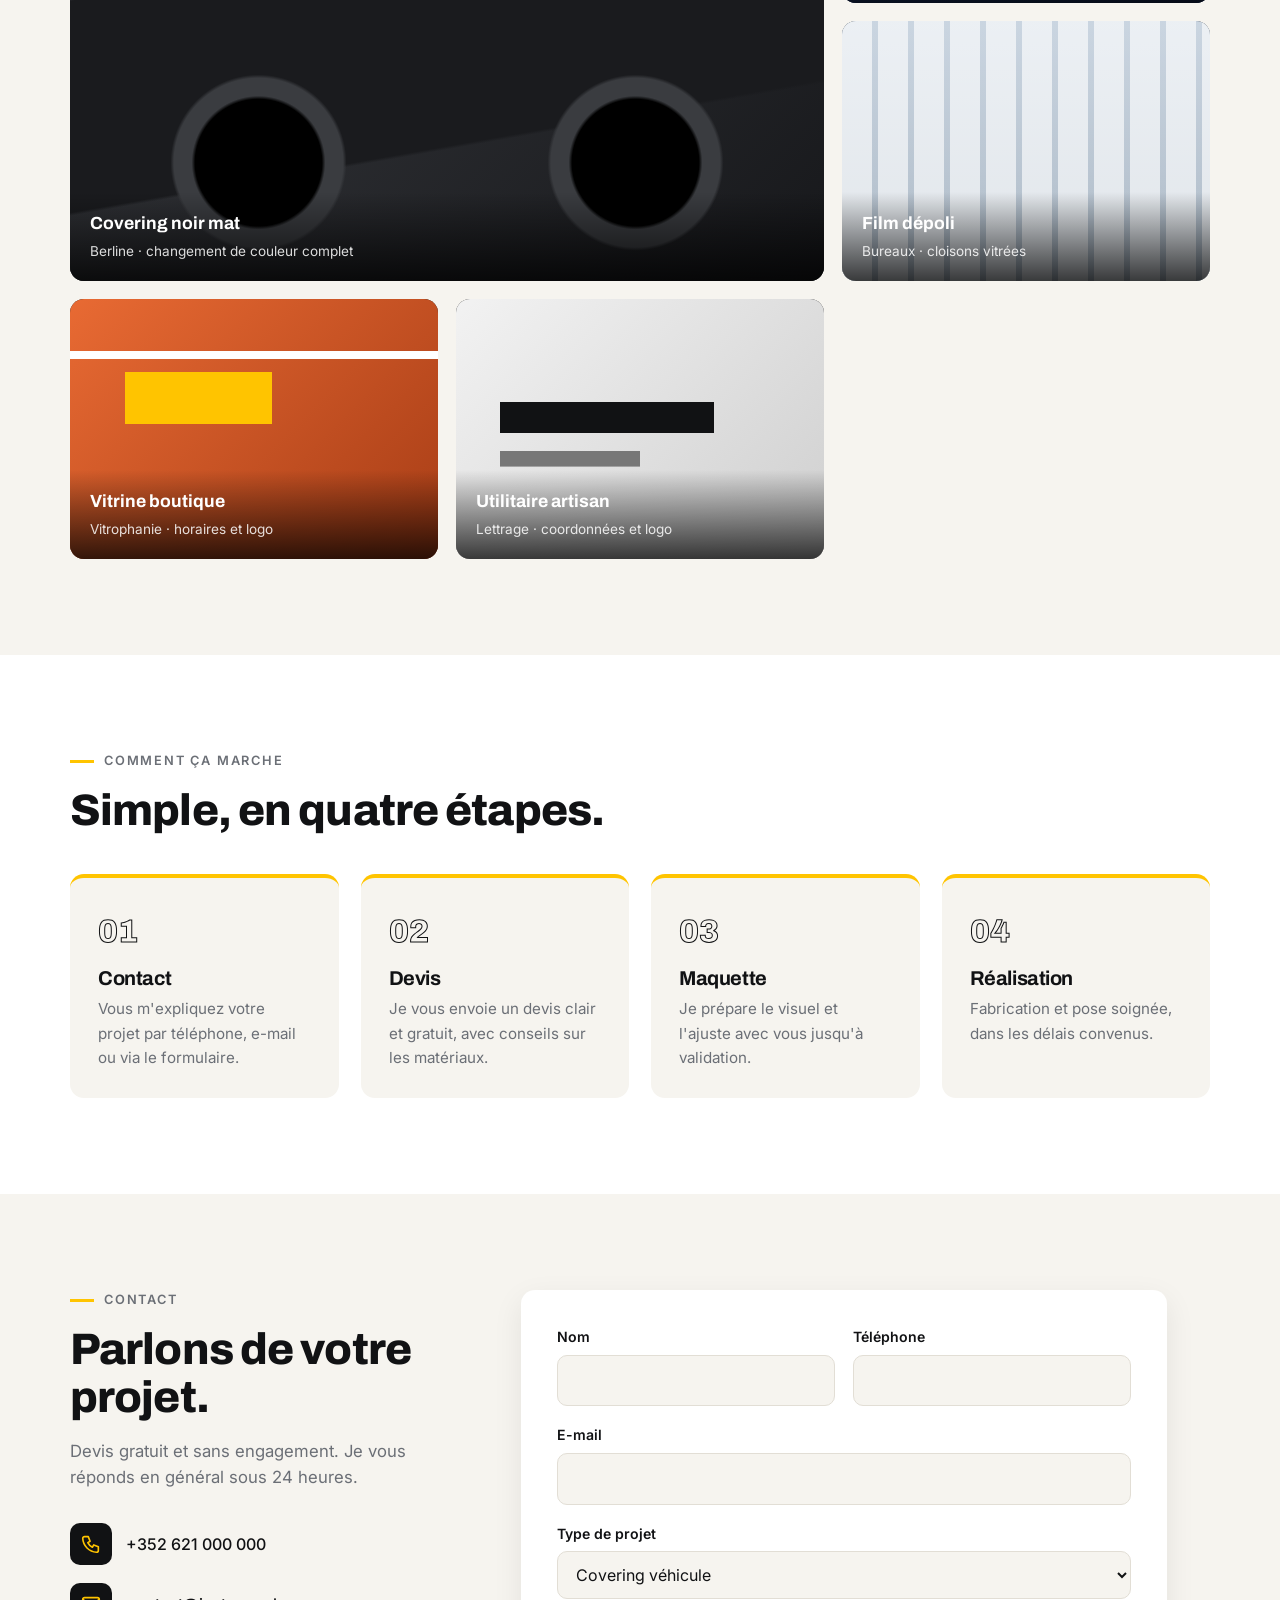
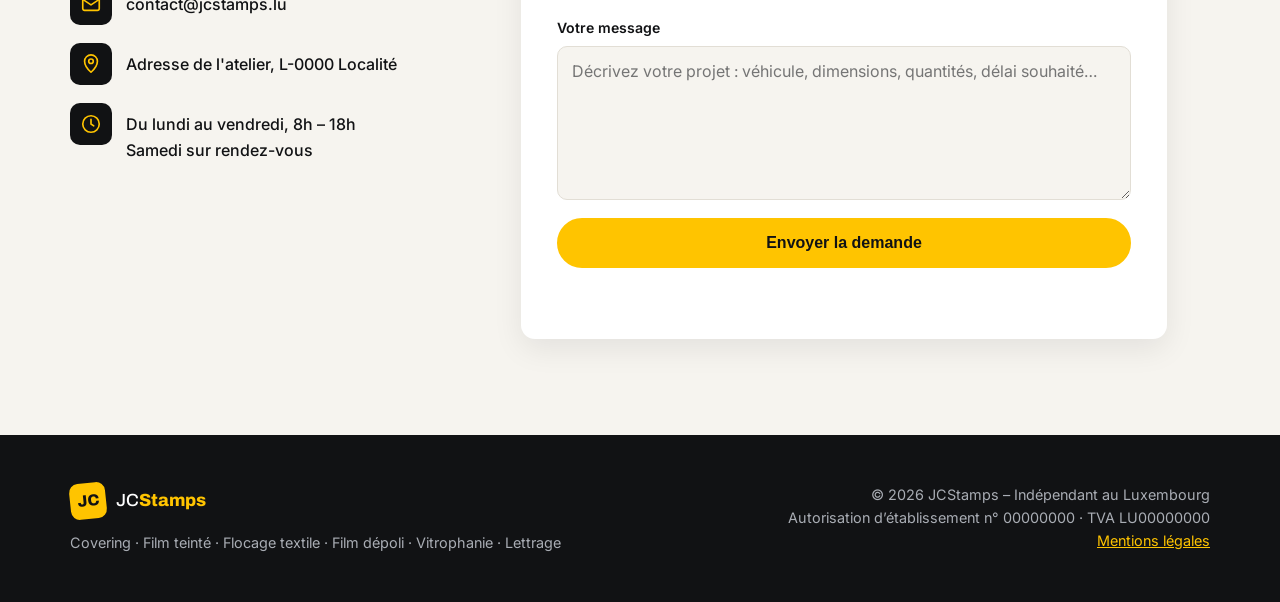
==== commit a00a6c5a: "Adaptation au Luxembourg : téléphone +352, domaine .lu, mentions légales Co-Authored-By: Claude Opus" ====
--- a/site-vitrine/index.html
+++ b/site-vitrine/index.html
@@ -90,7 +90,7 @@
           <svg viewBox="0 0 24 24"><path d="M4 18L7 7h10l3 11z"/><path d="M9 7l-2 11M15 7l2 11"/></svg>
         </div>
         <h3>Film teinté pour vitres</h3>
-        <p>Pose de films solaires sur les vitres de votre véhicule : plus d'intimité, moins de chaleur et protection contre les UV. Conseils sur les teintes autorisées par la réglementation.</p>
+        <p>Pose de films solaires sur les vitres de votre véhicule : plus d'intimité, moins de chaleur et protection contre les UV. Conseils sur les teintes autorisées par le Code de la route luxembourgeois.</p>
         <ul class="tags"><li>Anti-UV</li><li>Anti-chaleur</li><li>Intimité</li></ul>
       </article>
 
@@ -213,15 +213,15 @@
       <ul class="contact__list">
         <li>
           <svg viewBox="0 0 24 24"><path d="M5 4h4l2 5-2.5 1.5a11 11 0 0 0 5 5L15 13l5 2v4a2 2 0 0 1-2 2A16 16 0 0 1 3 6a2 2 0 0 1 2-2"/></svg>
-          <a href="tel:+33600000000">06 00 00 00 00</a>
+          <a href="tel:+352621000000">+352 621 000 000</a>
         </li>
         <li>
           <svg viewBox="0 0 24 24"><rect x="3" y="5" width="18" height="14" rx="2"/><path d="M3 7l9 6 9-6"/></svg>
-          <a href="mailto:contact@jcstamps.fr">contact@jcstamps.fr</a>
+          <a href="mailto:contact@jcstamps.lu">contact@jcstamps.lu</a>
         </li>
         <li>
           <svg viewBox="0 0 24 24"><path d="M12 21s-7-6.2-7-12a7 7 0 0 1 14 0c0 5.8-7 12-7 12z"/><circle cx="12" cy="9" r="2.5"/></svg>
-          <span>Adresse de l'atelier, Code postal Ville</span>
+          <span>Adresse de l'atelier, L-0000 Localité</span>
         </li>
         <li>
           <svg viewBox="0 0 24 24"><circle cx="12" cy="12" r="9"/><path d="M12 7v5l3 2"/></svg>
@@ -267,8 +267,8 @@
       <p>Covering · Film teinté · Flocage textile · Film dépoli · Vitrophanie · Lettrage</p>
     </div>
     <div class="footer__legal">
-      <p>© <span id="year"></span> JCStamps – Entrepreneur individuel</p>
-      <p>SIRET : 000 000 000 00000</p>
+      <p>© <span id="year"></span> JCStamps – Indépendant au Luxembourg</p>
+      <p>Autorisation d’établissement n° 00000000 · TVA LU00000000</p>
       <a href="mentions-legales.html">Mentions légales</a>
     </div>
   </div>
